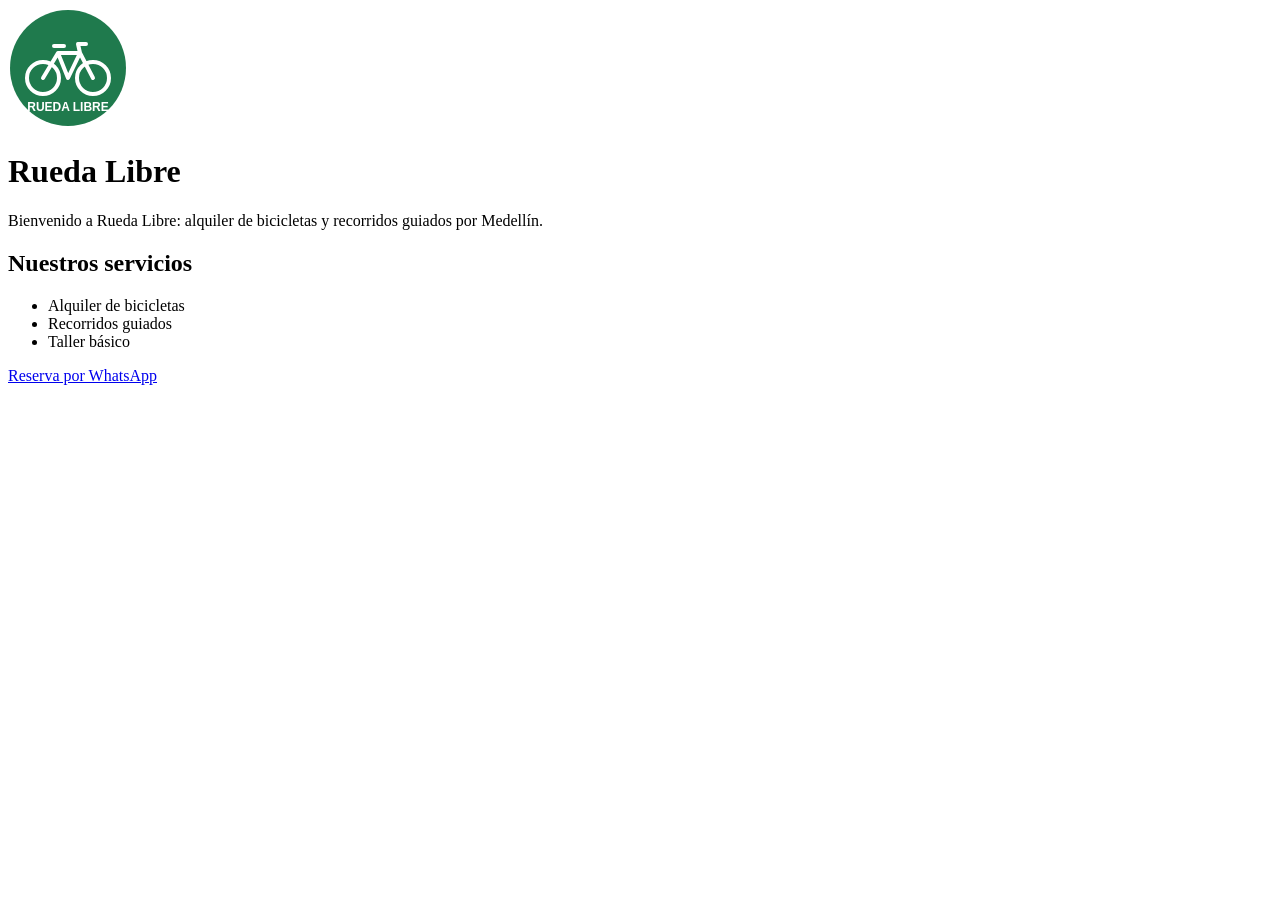
==== Actividad-dia1-Rueda-Libre/index.html @ f76ba562 "Crear estructura inicial y página base de Rueda Libre" ====
<!DOCTYPE html>
<html lang="es">
<head>
  <meta charset="UTF-8">
  <meta name="viewport" content="width=device-width, initial-scale=1.0">
  <meta name="description" content="Rueda Libre: alquiler de bicicletas, recorridos guiados y taller básico en Medellín. Reserva fácil por WhatsApp.">
  <title>Rueda Libre | Alquiler de bicicletas en Medellín</title>
</head>
<body>
  <!-- Rueda Libre · página de inicio (práctica) -->
  <header>
    <img src="img/logo.svg" alt="Logo de Rueda Libre" width="120" height="120">
    <h1>Rueda Libre</h1>
    <p>Bienvenido a Rueda Libre: alquiler de bicicletas y recorridos guiados por Medellín.</p>
  </header>

  <main>
    <section>
      <h2>Nuestros servicios</h2>
      <ul>
        <li>Alquiler de bicicletas</li>
        <li>Recorridos guiados</li>
        <li>Taller básico</li>
      </ul>
    </section>
  </main>

  <footer>
    <p><a href="https://wa.me/570000000000" target="_blank" rel="noopener">Reserva por WhatsApp</a></p>
  </footer>
</body>
</html>
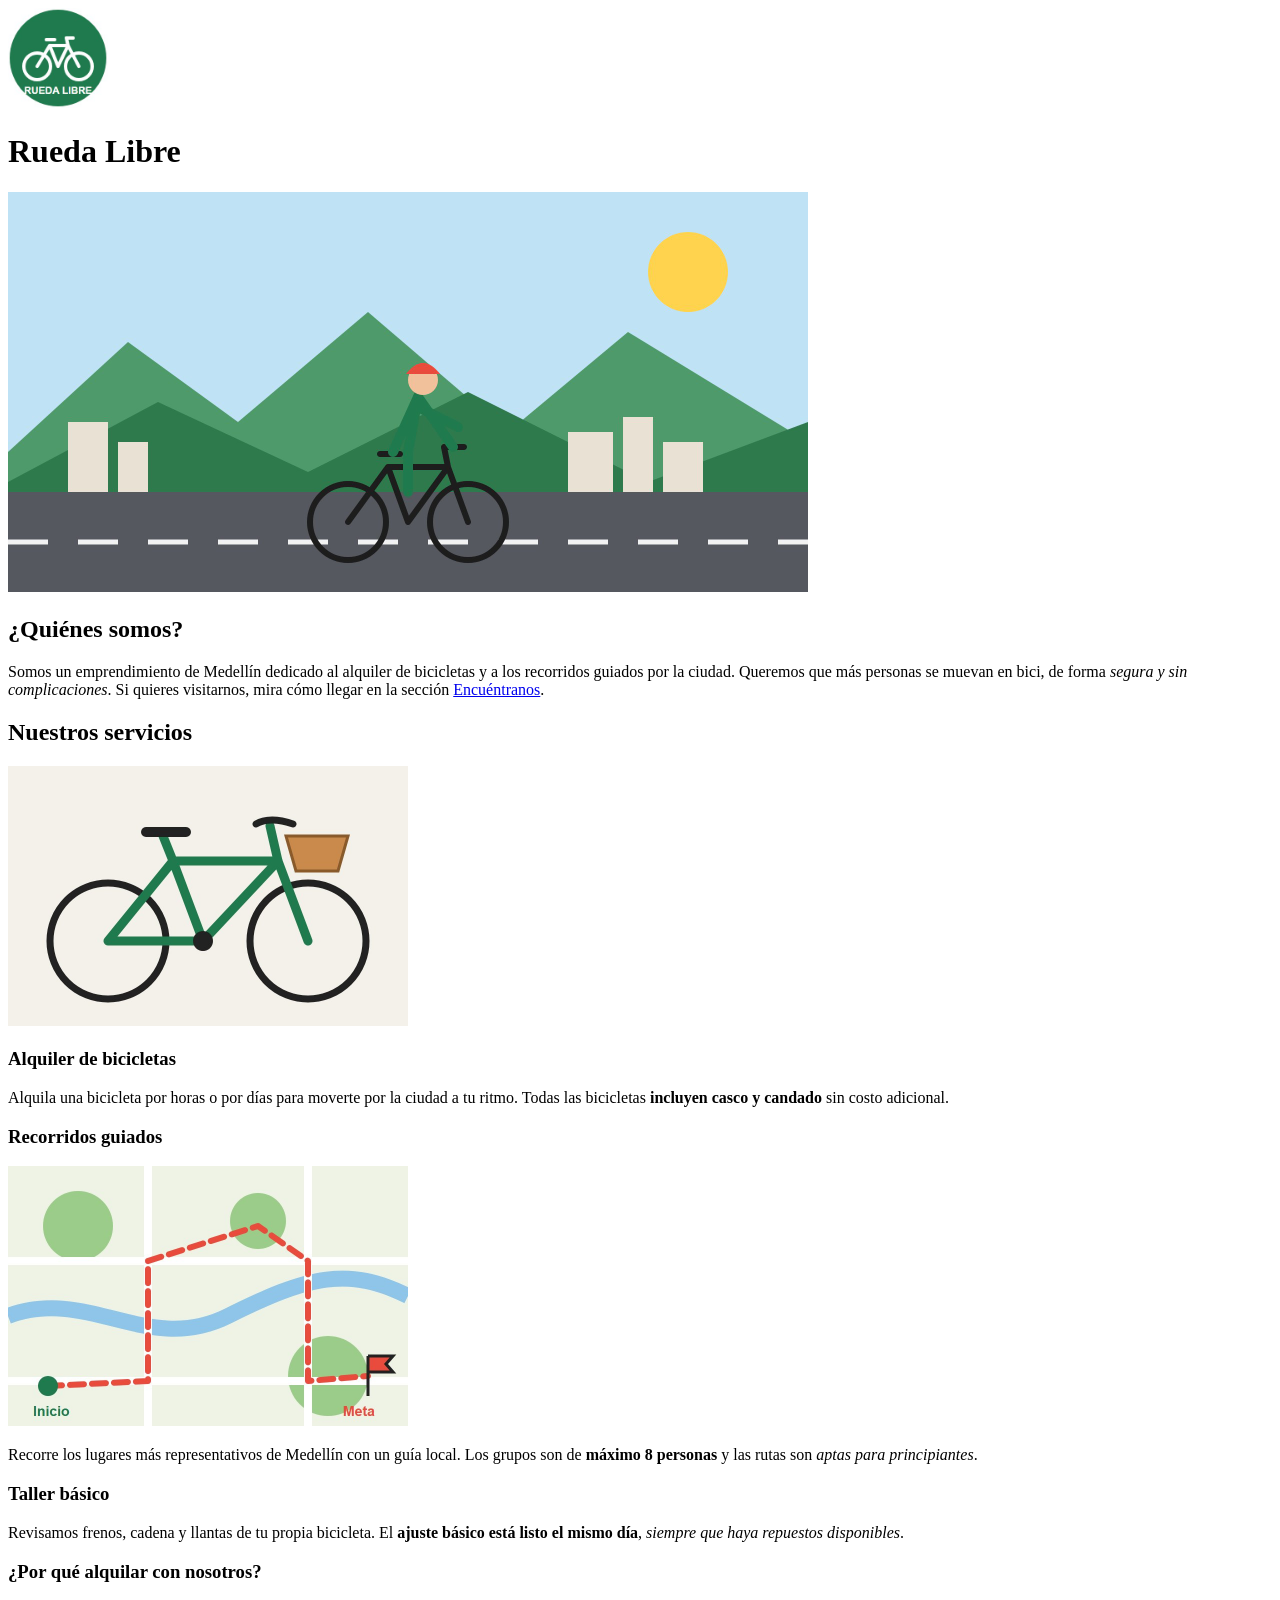
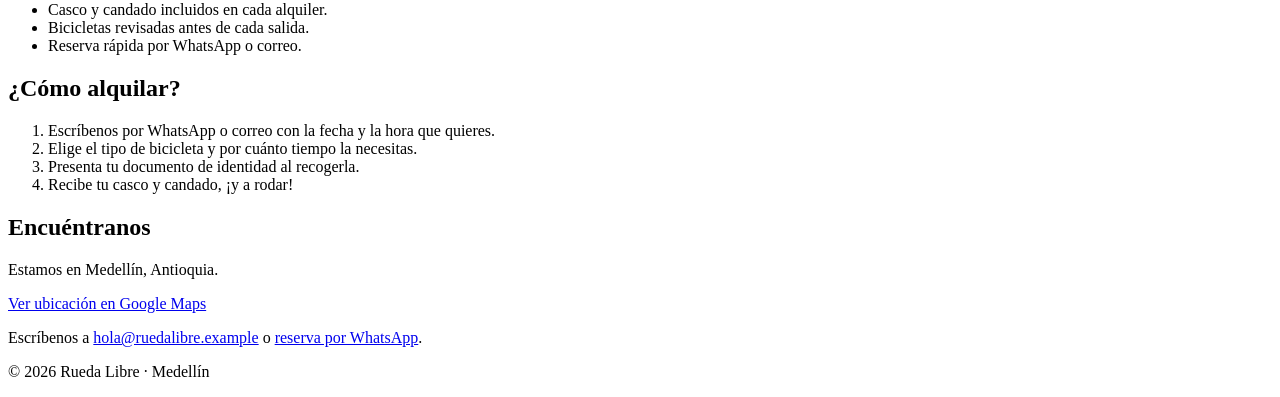
==== commit fcd14d26: "Estructurar contenido de la página de inicio con secciones, listas, imágenes y enlaces" ====
--- a/Actividad-dia1-Rueda-Libre/index.html
+++ b/Actividad-dia1-Rueda-Libre/index.html
@@ -7,26 +7,84 @@
   <title>Rueda Libre | Alquiler de bicicletas en Medellín</title>
 </head>
 <body>
-  <!-- Rueda Libre · página de inicio (práctica) -->
   <header>
-    <img src="img/logo.svg" alt="Logo de Rueda Libre" width="120" height="120">
+    <img src="img/logo.jpg" alt="Logo de Rueda Libre: una bicicleta blanca dentro de un círculo verde" width="100">
     <h1>Rueda Libre</h1>
-    <p>Bienvenido a Rueda Libre: alquiler de bicicletas y recorridos guiados por Medellín.</p>
+    <img src="img/portada.jpg" alt="Ciclista pedaleando por una calle de Medellín con las montañas de fondo" width="800">
   </header>
 
   <main>
-    <section>
+    <section id="quienes-somos">
+      <h2>¿Quiénes somos?</h2>
+      <p>
+        Somos un emprendimiento de Medellín dedicado al alquiler de bicicletas y a los recorridos guiados por la ciudad.
+        Queremos que más personas se muevan en bici, de forma <em>segura y sin complicaciones</em>.
+        Si quieres visitarnos, mira cómo llegar en la sección <a href="#encuentranos">Encuéntranos</a>.
+      </p>
+    </section>
+
+    <section id="servicios">
       <h2>Nuestros servicios</h2>
+      <img src="img/bicicleta.jpg" alt="Bicicleta urbana verde con canasta, lista para alquilar" width="400">
+
+      <article>
+        <h3>Alquiler de bicicletas</h3>
+        <p>
+          Alquila una bicicleta por horas o por días para moverte por la ciudad a tu ritmo.
+          Todas las bicicletas <strong>incluyen casco y candado</strong> sin costo adicional.
+        </p>
+      </article>
+
+      <article>
+        <h3>Recorridos guiados</h3>
+        <img src="img/ruta.jpg" alt="Mapa de una ruta en bicicleta que recorre parques y ciclorrutas de Medellín" width="400">
+        <p>
+          Recorre los lugares más representativos de Medellín con un guía local.
+          Los grupos son de <strong>máximo 8 personas</strong> y las rutas son <em>aptas para principiantes</em>.
+        </p>
+      </article>
+
+      <article>
+        <h3>Taller básico</h3>
+        <p>
+          Revisamos frenos, cadena y llantas de tu propia bicicleta.
+          El <strong>ajuste básico está listo el mismo día</strong>, <em>siempre que haya repuestos disponibles</em>.
+        </p>
+      </article>
+
+      <h3>¿Por qué alquilar con nosotros?</h3>
       <ul>
-        <li>Alquiler de bicicletas</li>
-        <li>Recorridos guiados</li>
-        <li>Taller básico</li>
+        <li>Casco y candado incluidos en cada alquiler.</li>
+        <li>Bicicletas revisadas antes de cada salida.</li>
+        <li>Reserva rápida por WhatsApp o correo.</li>
       </ul>
+    </section>
+
+    <section id="como-alquilar">
+      <h2>¿Cómo alquilar?</h2>
+      <ol>
+        <li>Escríbenos por WhatsApp o correo con la fecha y la hora que quieres.</li>
+        <li>Elige el tipo de bicicleta y por cuánto tiempo la necesitas.</li>
+        <li>Presenta tu documento de identidad al recogerla.</li>
+        <li>Recibe tu casco y candado, ¡y a rodar!</li>
+      </ol>
+    </section>
+
+    <section id="encuentranos">
+      <h2>Encuéntranos</h2>
+      <p>Estamos en Medellín, Antioquia.</p>
+      <p>
+        <a href="https://www.google.com/maps/search/?api=1&amp;query=Medell%C3%ADn%2C+Antioquia" target="_blank" rel="noopener">Ver ubicación en Google Maps</a>
+      </p>
+      <p>
+        Escríbenos a <a href="mailto:hola@ruedalibre.example">hola@ruedalibre.example</a>
+        o <a href="https://wa.me/570000000000" target="_blank" rel="noopener">reserva por WhatsApp</a>.
+      </p>
     </section>
   </main>
 
   <footer>
-    <p><a href="https://wa.me/570000000000" target="_blank" rel="noopener">Reserva por WhatsApp</a></p>
+    <p>&copy; 2026 Rueda Libre · Medellín</p>
   </footer>
 </body>
 </html>
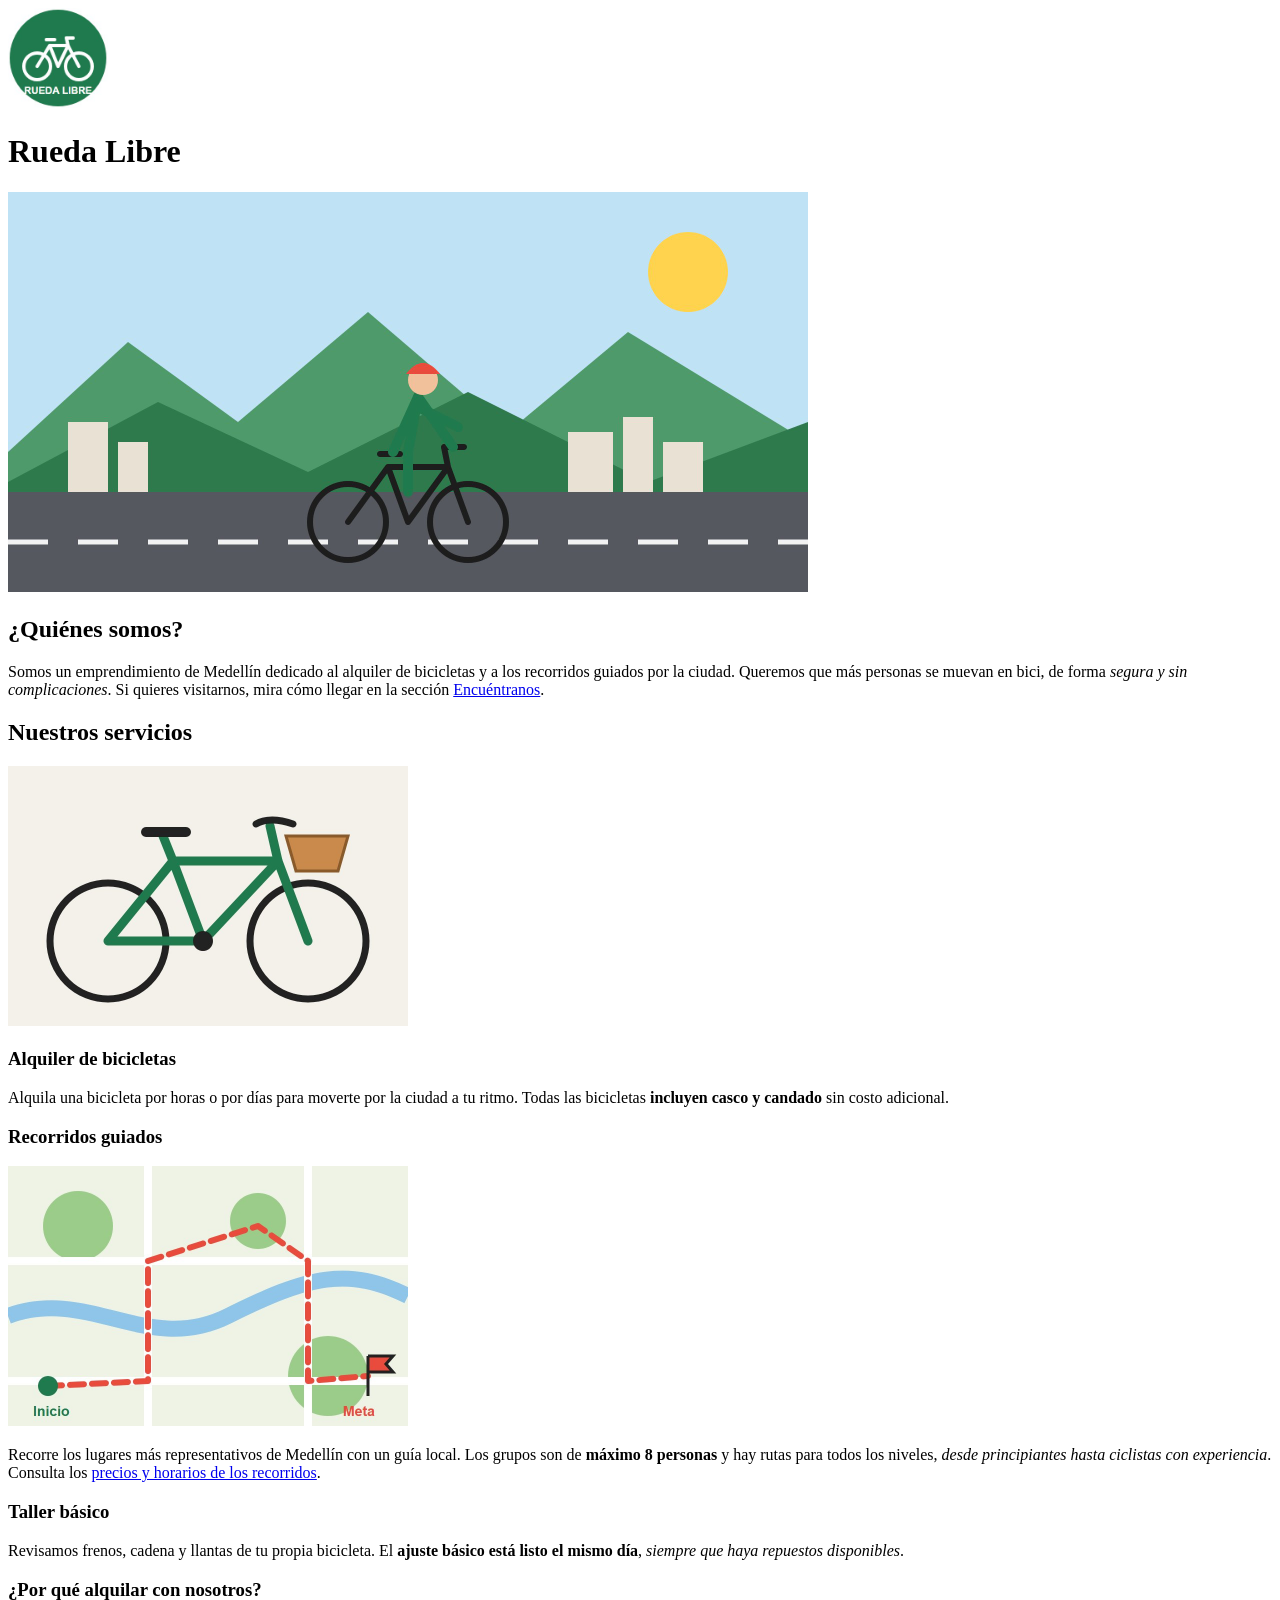
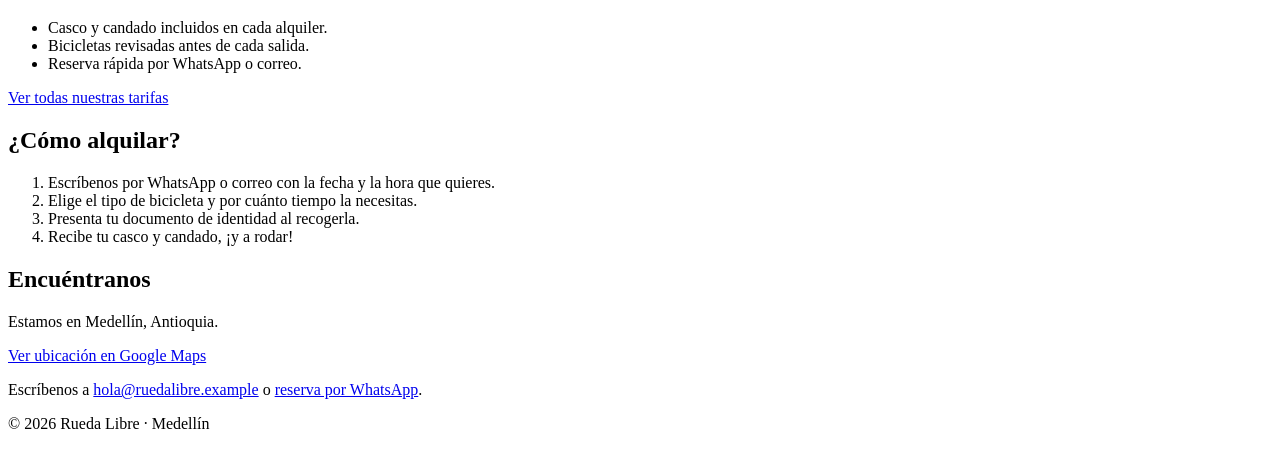
==== commit f0f4fe7e: "Agregar página de tarifas con tablas accesibles y enlazarla con el inicio" ====
--- a/Actividad-dia1-Rueda-Libre/index.html
+++ b/Actividad-dia1-Rueda-Libre/index.html
@@ -40,7 +40,8 @@
         <img src="img/ruta.jpg" alt="Mapa de una ruta en bicicleta que recorre parques y ciclorrutas de Medellín" width="400">
         <p>
           Recorre los lugares más representativos de Medellín con un guía local.
-          Los grupos son de <strong>máximo 8 personas</strong> y las rutas son <em>aptas para principiantes</em>.
+          Los grupos son de <strong>máximo 8 personas</strong> y hay rutas para todos los niveles, <em>desde principiantes hasta ciclistas con experiencia</em>.
+          Consulta los <a href="paginas/tarifas.html#recorridos">precios y horarios de los recorridos</a>.
         </p>
       </article>
 
@@ -58,6 +59,7 @@
         <li>Bicicletas revisadas antes de cada salida.</li>
         <li>Reserva rápida por WhatsApp o correo.</li>
       </ul>
+      <p><a href="paginas/tarifas.html">Ver todas nuestras tarifas</a></p>
     </section>
 
     <section id="como-alquilar">
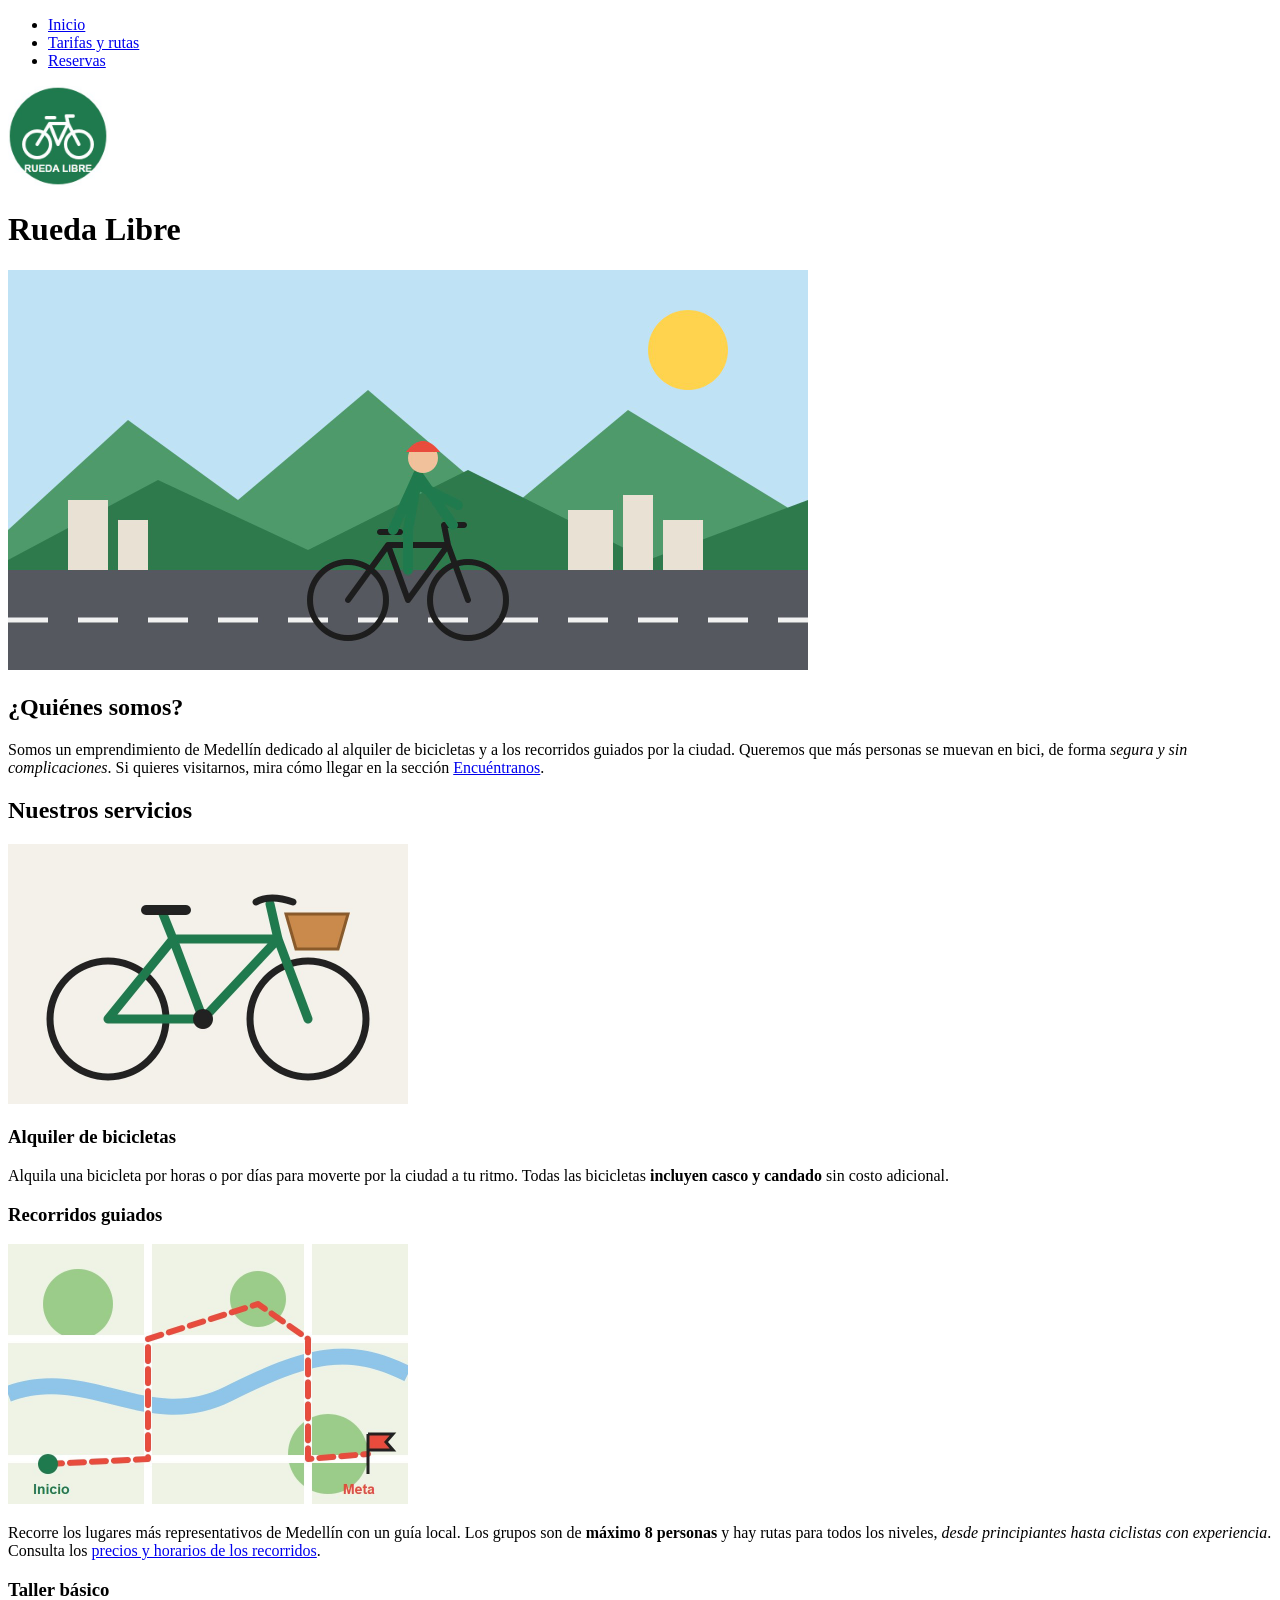
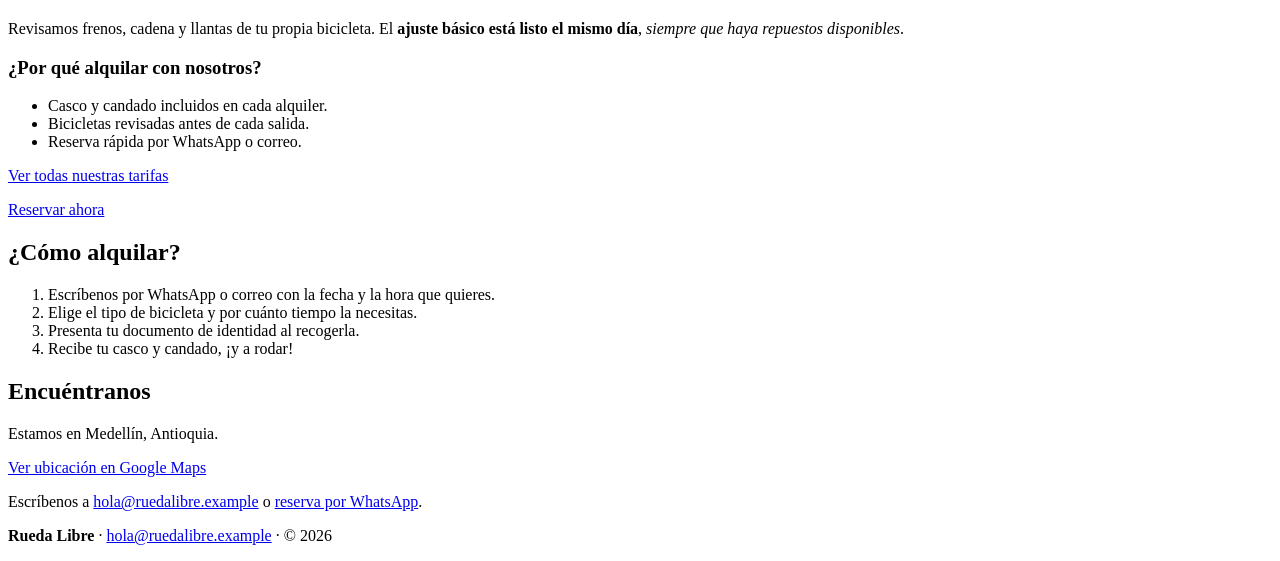
==== commit 93acd638: "v0.1: menú y pie de página comunes, página de reservas y tabla de rutas en la bitácora" ====
--- a/Actividad-dia1-Rueda-Libre/index.html
+++ b/Actividad-dia1-Rueda-Libre/index.html
@@ -7,6 +7,14 @@
   <title>Rueda Libre | Alquiler de bicicletas en Medellín</title>
 </head>
 <body>
+  <nav>
+    <ul>
+      <li><a href="index.html">Inicio</a></li>
+      <li><a href="paginas/tarifas.html">Tarifas y rutas</a></li>
+      <li><a href="paginas/reservas.html">Reservas</a></li>
+    </ul>
+  </nav>
+
   <header>
     <img src="img/logo.jpg" alt="Logo de Rueda Libre: una bicicleta blanca dentro de un círculo verde" width="100">
     <h1>Rueda Libre</h1>
@@ -60,6 +68,7 @@
         <li>Reserva rápida por WhatsApp o correo.</li>
       </ul>
       <p><a href="paginas/tarifas.html">Ver todas nuestras tarifas</a></p>
+      <p><a href="paginas/reservas.html">Reservar ahora</a></p>
     </section>
 
     <section id="como-alquilar">
@@ -86,7 +95,11 @@
   </main>
 
   <footer>
-    <p>&copy; 2026 Rueda Libre · Medellín</p>
+    <p>
+      <strong>Rueda Libre</strong> ·
+      <a href="mailto:hola@ruedalibre.example">hola@ruedalibre.example</a> ·
+      &copy; 2026
+    </p>
   </footer>
 </body>
 </html>
